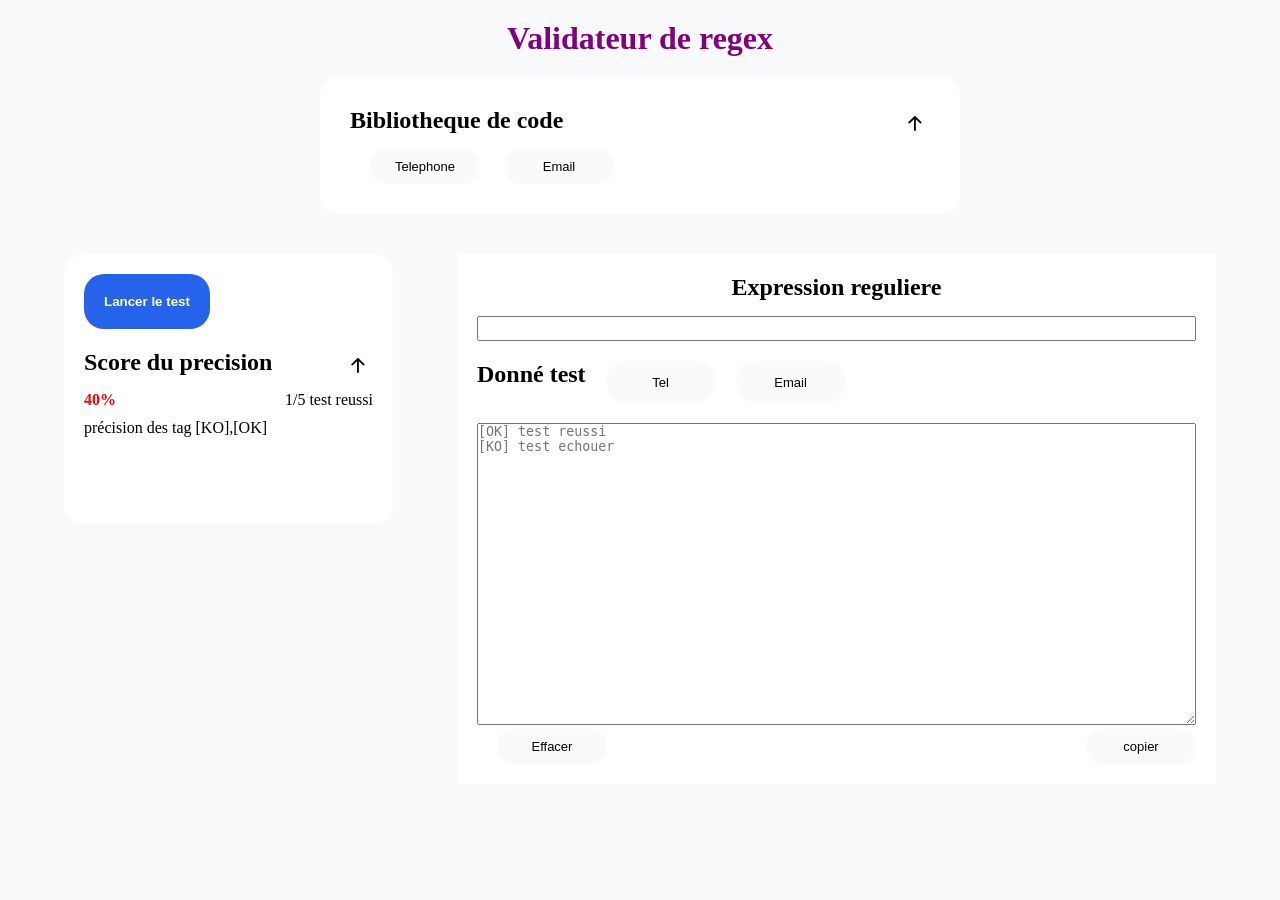
==== index.html @ a9aed84b "J'ai fait tout le visiuel de la page" ====
<!DOCTYPE html>
<html lang="fr">
<head>
    <meta charset="UTF-8">
    <meta name="viewport" content="width=device-width, initial-scale=1.0">
    <link rel="stylesheet" href="assets/css/style.css">
    <link rel="stylesheet" href="https://cdn.jsdelivr.net/npm/bootstrap-icons@1.13.1/font/bootstrap-icons.min.css">
    <title>Verificateur de regex</title>
</head>
<body>
    
    <header>
        <!-- titre de la page  -->
        <h1>Validateur de regex </h1>
    </header>

    <main>
        <!-- Bibliotheque de code  -->
         <div class="bibliotheque">
            <!-- EN TETE DE BIBLIOTHEQUE DE CODE  -->
            <div class="header-bibliotheque ">
                <div class="div-title-header">
                    <h2>Bibliotheque de code </h2>
                </div>

                <div class="div-icon-header">
                    <i class="bi bi-arrow-up-short toggle"></i>
                </div>

            </div>
            <!-- POUR LES BOUTON   -->
            <!-- <div> -->
                <div class="hiden-bibliotheque">
                    <button class="btn">Telephone</button>
                    <button class="btn">Email</button>
                </div>
            <!-- </div> -->
         </div>

         <div class="div-test-score">
            <!-- regourpe le bouton lancer le score et score de test  -->
            <div class="div-resultat">
                <button id="btn-lancer" >Lancer le test </button>
                
                <div>
                    <!-- Pour le titre qui est le score de precision et le logo  -->
                    <div class="div-score">
                        <!-- <div> -->
                            <h2>Score du precision</h2>
                        <!-- </div> -->
                        <!-- <div> -->
                             <i class="bi bi-arrow-up-short toggle"></i>
                        <!-- </div> -->
                    </div>
                    
                    <!-- Pour le pourcentage et test reussi -->
                     <div class="div-pourcentage">
                        <!-- <div > -->
                            <p class="pourcentage">40%</p>
                        <!-- </div> -->
                        <!-- <div> -->
                            <p>1/5 test reussi </p>
                        <!-- </div> -->
                     </div>
                     <p>précision des tag [KO],[OK]</p>
                </div>
              

                
            </div>

            <div class="div-test">
                <!-- titre + champs pour inserer les regex -->
                <h2 class="titre-section">Expression reguliere</h2>
                <input type="text" class="input-regex" id="">

                <!-- Pour inserer les test -->
                <div>
                    <!-- pour le ttitre et les bouton de test  -->
                    <div class="div-bibliotheque-test">
                        <!-- <div> -->
                            <h2 class="titre-section" >Donné test</h2>
                        <!-- </div> -->
                        <!-- <div> -->
                            <button class="btn">Tel</button>
                            <button class="btn">Email</button>
                        <!-- </div> -->
                    </div>

                    <textarea name="" id="" rows="20"  placeholder="[OK] test reussi 
[KO] test echouer"></textarea>

                    <!-- pour les bouton de copier  -->
                    <div class="div-btn">
                        <!-- <div> -->
                            <button class="btn">Effacer</button>
                        <!-- </div> -->
                        <!-- <div> -->
                            <button class="btn">copier</button>
                        <!-- </div> -->

                    </div>
                </div>
                
            </div>

         </div>
        
    </main>


    <script src="assets/js/script.js"></script>
</body>
</html>
---- assets/css/style.css ----
*{
    box-sizing: border-box;
    margin: 0;
    padding: 0;   
}

body{
    background-color: #F8FAFC;
}

/* **************HEADER****************  */
header{
    width:100vw;
    /* border:1px solid blue; */
    margin: 20px 0 20px 0;
}

h1{
    text-align: center;
    color:purple;
}

/* ***********BBLIOTHEQUE  */

.bibliotheque{
    background-color: white;
    width:50vw;
    /* border:1px solid blue; */
    padding:30px;
    margin:auto;
    border-radius:20px;
    /* border:1px solid blue; */
}

/* style de la div qui  regroupe le titre le titre et le logo  */
.header-bibliotheque{
    display:flex;
    justify-content: space-between;
}

h2{
    margin-bottom:15px;
    font-weight:600;
}

.bi-arrow-up-short{
    font-size:30px;
    cursor:pointer;
}

.btn{
    padding:10px;
    width:110px;
    font-size:13px;
    border-radius:30px;
    border:none;
    cursor: pointer;
    background-color: #F8FAFC;
    margin-left:20px;

}

/* ****************TEST ET SCORE */
.div-test-score{

    /* border:1px solid blue; */
    width:90vw;
    display:flex;
    margin:auto;
    gap:5vw;
    margin-top: 40px;
    
}

.div-resultat{
    /* border:1px solid red; */
    width:30vw;
    background-color: #ffff;
    padding:20px;
    height:30vh;
    border-radius:20px;
}

.div-test{
    /* border:1px solid black; */
    width:70vw;
    background-color: #ffff;
    padding:20px;
}

/* Pour lancer le test  */
#btn-lancer{
    margin-bottom:20px;
    border:none;
    padding:20px;
    background-color: #2563EB;
    color: white;
    cursor:pointer;
    font-weight: bolder;
    border-radius:20px;
}

/* pour mettre le titre et le le toggle */
.div-score{
    display: flex;
    justify-content: space-between;
    
}
/* Div regroupant le pourcentage  et les test reussi  */
.div-pourcentage{
    display:flex;
    justify-content: space-between;
    margin-bottom:10px;
}
/* style du pourcentage  */
.pourcentage{
    color:red;
    font-weight: bolder;
    /* font-size:30px; */
}
/*  titre de la section */
.titre-section{
    text-align:center;
}
/* style du champs input   */
.input-regex{
    width:100%;
    padding:03px;
    margin-bottom:20px;
}

.div-bibliotheque-test{
    display: flex;
    /* justify-content: space-between; */
    /* flex-direction: column; */
}
/* Pour les bouton qui vont ecrire des test  */
textarea{
    width:100%;
    margin-top: 20px;
}
/* style de la div regroupant les bouton  */
.div-btn{
    display: flex;
    justify-content: space-between;

}

/* REPOSNIVE PETIT ECRAN  */
@media screen and (max-width:860px){
    .bibliotheque{
        width:80vw;
    }
    .hiden-bibliotheque{
        display: flex;
        flex-direction: column;
        
    }

    .hiden-bibliotheque button,.div-bibliotheque-test button,.div-btn button{
        margin-top:15px;
    }

    .div-test-score{
        flex-direction: column;
        width:80vw;

    }

    .div-resultat,.div-test{
        /* border:1px solid red; */
        width:100%;
    }

    .div-bibliotheque-test{
        flex-direction: column;
    }
    
    .div-btn{
        flex-direction: column;
    }

    
}
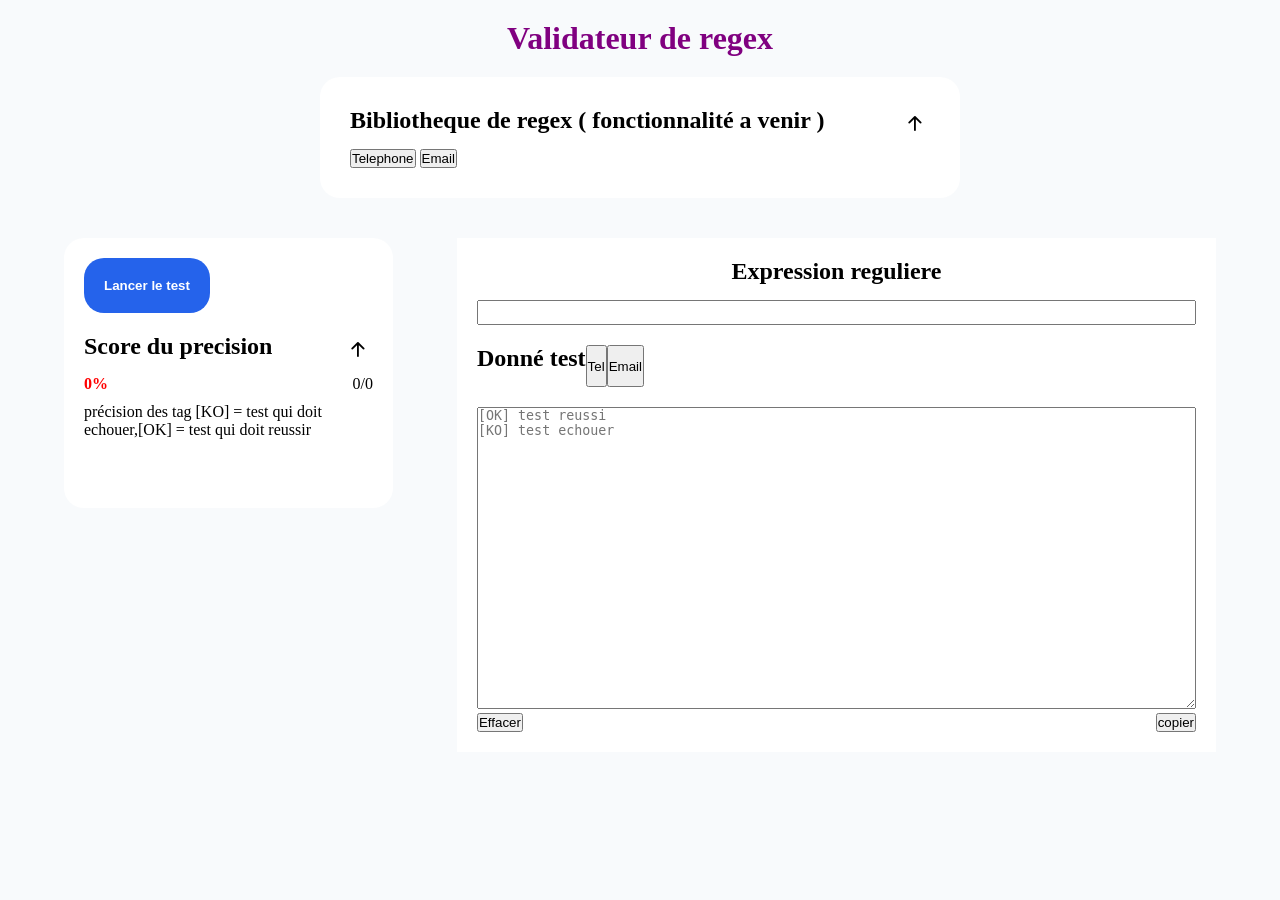
==== commit 2a555f30: "J'ai mis une legende qui précise les tags" ====
--- a/index.html
+++ b/index.html
@@ -20,19 +20,19 @@
             <!-- EN TETE DE BIBLIOTHEQUE DE CODE  -->
             <div class="header-bibliotheque ">
                 <div class="div-title-header">
-                    <h2>Bibliotheque de code </h2>
+                    <h2>Bibliotheque de regex ( fonctionnalité a venir ) </h2>
                 </div>
 
                 <div class="div-icon-header">
-                    <i class="bi bi-arrow-up-short toggle"></i>
+                    <i class="bi bi-arrow-up-short toggle-bibliotheque"></i>
                 </div>
 
             </div>
             <!-- POUR LES BOUTON   -->
             <!-- <div> -->
                 <div class="hiden-bibliotheque">
-                    <button class="btn">Telephone</button>
-                    <button class="btn">Email</button>
+                    <button class="btn-tel-bibliotheque">Telephone</button>
+                    <button class="btn-email-bibliotheque">Email</button>
                 </div>
             <!-- </div> -->
          </div>
@@ -49,20 +49,21 @@
                             <h2>Score du precision</h2>
                         <!-- </div> -->
                         <!-- <div> -->
-                             <i class="bi bi-arrow-up-short toggle"></i>
+                             <i class="bi bi-arrow-up-short toggle-score"></i>
                         <!-- </div> -->
                     </div>
                     
                     <!-- Pour le pourcentage et test reussi -->
                      <div class="div-pourcentage">
                         <!-- <div > -->
-                            <p class="pourcentage">40%</p>
+                            <p class="pourcentage">0%</p>
                         <!-- </div> -->
                         <!-- <div> -->
-                            <p>1/5 test reussi </p>
+                            <p class="resultat-test">0/0  </p>
                         <!-- </div> -->
                      </div>
-                     <p>précision des tag [KO],[OK]</p>
+                     <p>précision des tag [KO] = test qui doit echouer,[OK] = test qui doit reussir</p>
+                     <p class="erreur"></p>
                 </div>
               
 
@@ -72,7 +73,7 @@
             <div class="div-test">
                 <!-- titre + champs pour inserer les regex -->
                 <h2 class="titre-section">Expression reguliere</h2>
-                <input type="text" class="input-regex" id="">
+                <input type="text" class="input-regex" id="" name="input-regex">
 
                 <!-- Pour inserer les test -->
                 <div>
@@ -82,21 +83,21 @@
                             <h2 class="titre-section" >Donné test</h2>
                         <!-- </div> -->
                         <!-- <div> -->
-                            <button class="btn">Tel</button>
-                            <button class="btn">Email</button>
+                            <button class="btn-tel-test">Tel</button>
+                            <button class="btn-email-test">Email</button>
                         <!-- </div> -->
                     </div>
 
-                    <textarea name="" id="" rows="20"  placeholder="[OK] test reussi 
+                    <textarea name="test" id="test" class="test"  rows="20"  placeholder="[OK] test reussi 
 [KO] test echouer"></textarea>
 
                     <!-- pour les bouton de copier  -->
                     <div class="div-btn">
                         <!-- <div> -->
-                            <button class="btn">Effacer</button>
+                            <button class="btn-effacer">Effacer</button>
                         <!-- </div> -->
                         <!-- <div> -->
-                            <button class="btn">copier</button>
+                            <button class="btn-copier">copier</button>
                         <!-- </div> -->
 
                     </div>
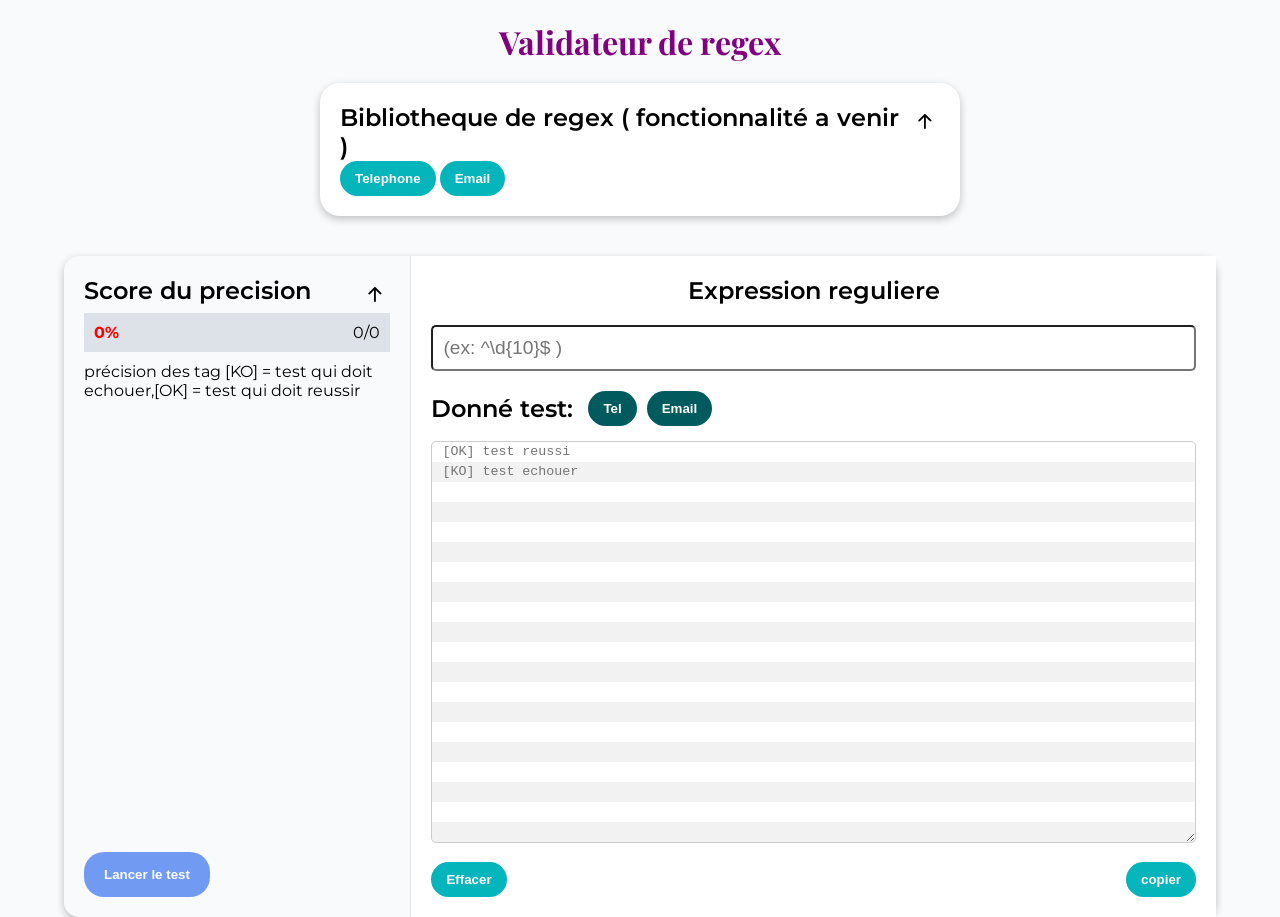
==== commit 132c3a2f: "Ajout de styles CSS pour améliorer l'apparence des boutons et des éléments de la bibliothèque, et mi" ====
--- a/index.html
+++ b/index.html
@@ -5,6 +5,9 @@
     <meta name="viewport" content="width=device-width, initial-scale=1.0">
     <link rel="stylesheet" href="assets/css/style.css">
     <link rel="stylesheet" href="https://cdn.jsdelivr.net/npm/bootstrap-icons@1.13.1/font/bootstrap-icons.min.css">
+    <link rel="preconnect" href="https://fonts.googleapis.com">
+    <link rel="preconnect" href="https://fonts.gstatic.com" crossorigin>
+    <link href="https://fonts.googleapis.com/css2?family=Montserrat:ital,wght@0,100..900;1,100..900&family=Playfair+Display:ital,wght@0,400..900;1,400..900&family=Source+Code+Pro:ital,wght@0,200..900;1,200..900&display=swap" rel="stylesheet">
     <title>Verificateur de regex</title>
 </head>
 <body>
@@ -16,7 +19,7 @@
 
     <main>
         <!-- Bibliotheque de code  -->
-         <div class="bibliotheque">
+         <div class="bibliotheque card">
             <!-- EN TETE DE BIBLIOTHEQUE DE CODE  -->
             <div class="header-bibliotheque ">
                 <div class="div-title-header">
@@ -30,18 +33,16 @@
             </div>
             <!-- POUR LES BOUTON   -->
             <!-- <div> -->
-                <div class="hiden-bibliotheque">
-                    <button class="btn-tel-bibliotheque">Telephone</button>
-                    <button class="btn-email-bibliotheque">Email</button>
+                <div >
+                    <button class="btn_secondary">Telephone</button>
+                    <button class="btn_secondary">Email</button>
                 </div>
             <!-- </div> -->
          </div>
 
-         <div class="div-test-score">
+         <div class="div-test-score card">
             <!-- regourpe le bouton lancer le score et score de test  -->
             <div class="div-resultat">
-                <button id="btn-lancer" >Lancer le test </button>
-                
                 <div>
                     <!-- Pour le titre qui est le score de precision et le logo  -->
                     <div class="div-score">
@@ -65,26 +66,36 @@
                      <p>précision des tag [KO] = test qui doit echouer,[OK] = test qui doit reussir</p>
                      <p class="erreur"></p>
                 </div>
-              
-
                 
+                <div>
+                    <button id="btn-lancer" >Lancer le test </button>
+                </div>
             </div>
 
             <div class="div-test">
                 <!-- titre + champs pour inserer les regex -->
-                <h2 class="titre-section">Expression reguliere</h2>
-                <input type="text" class="input-regex" id="" name="input-regex">
+                <h2 class="titre-section" style="margin-bottom: 20px;">Expression reguliere</h2>
+                <input 
+                    type="text" 
+                    class="input-regex" 
+                    id="" 
+                    name="input-regex"
+                    placeholder="(ex: ^\d{10}$ )"
+                >
 
                 <!-- Pour inserer les test -->
                 <div>
                     <!-- pour le ttitre et les bouton de test  -->
                     <div class="div-bibliotheque-test">
                         <!-- <div> -->
-                            <h2 class="titre-section" >Donné test</h2>
+                            <h2 class="titre-section" >Donné test: </h2>
                         <!-- </div> -->
                         <!-- <div> -->
-                            <button class="btn-tel-test">Tel</button>
-                            <button class="btn-email-test">Email</button>
+                            <div class="div-preset">
+                                <button class="btn_light">Tel</button>
+                                <button class="btn_light">Email</button>
+                            </div>
+                         
                         <!-- </div> -->
                     </div>
 
@@ -94,10 +105,10 @@
                     <!-- pour les bouton de copier  -->
                     <div class="div-btn">
                         <!-- <div> -->
-                            <button class="btn-effacer">Effacer</button>
+                            <button class="btn_secondary">Effacer</button>
                         <!-- </div> -->
                         <!-- <div> -->
-                            <button class="btn-copier">copier</button>
+                            <button class="btn_secondary">copier</button>
                         <!-- </div> -->
 
                     </div>
--- a/assets/css/style.css
+++ b/assets/css/style.css
@@ -6,30 +6,68 @@
 
 body{
     background-color: #F8FAFC;
+    font-family: 'Montserrat', serif;
 }
 
 /* **************HEADER****************  */
 header{
     width:100vw;
-    /* border:1px solid blue; */
     margin: 20px 0 20px 0;
 }
 
 h1{
     text-align: center;
     color:purple;
-}
-
-/* ***********BBLIOTHEQUE  */
+    font-family: 'Playfair Display', serif;
+}
+
+/* ***********Element style  */
+.card{
+    box-shadow: rgba(0, 0, 0, 0.24) 0px 3px 8px;
+    border-radius: 15px;
+}
+
+button{
+    cursor: pointer;
+    padding: 15px 20px;
+
+    background-color: #719af3;
+    border-radius: 20px;
+    border: none;
+    color: white;
+
+    font-weight: bold;
+    transition: all 0.3s ease;
+}
+
+.btn_secondary{
+    background-color: #04b5bb !important;
+    padding: 10px 15px !important;
+}
+
+.btn_light{
+    background-color: #015a5e !important;
+    color: #ffffff !important;
+    padding: 10px 15px !important;
+}
+
+.btn_light:hover{
+    transform: translateY(0px);
+}
+
+button:hover{
+    background-color: #1E40AF;
+    transform: translateY(-1px);
+}
+
+/* ***********BIBLIOTHEQUE  */
 
 .bibliotheque{
     background-color: white;
     width:50vw;
-    /* border:1px solid blue; */
-    padding:30px;
+    padding:20px;
     margin:auto;
     border-radius:20px;
-    /* border:1px solid blue; */
 }
 
 /* style de la div qui  regroupe le titre le titre et le logo  */
@@ -39,25 +77,17 @@
 }
 
 h2{
-    margin-bottom:15px;
     font-weight:600;
 }
 
-.bi-arrow-up-short{
+.bi{
     font-size:30px;
     cursor:pointer;
 }
 
-.btn{
-    padding:10px;
-    width:110px;
-    font-size:13px;
-    border-radius:30px;
-    border:none;
-    cursor: pointer;
-    background-color: #F8FAFC;
-    margin-left:20px;
-
+/* Pour faire disparaitre les elements selectionner */
+.hiden {
+    display: none !important;
 }
 
 /* ****************TEST ET SCORE */
@@ -67,7 +97,6 @@
     width:90vw;
     display:flex;
     margin:auto;
-    gap:5vw;
     margin-top: 40px;
     
 }
@@ -75,10 +104,12 @@
 .div-resultat{
     /* border:1px solid red; */
     width:30vw;
-    background-color: #ffff;
     padding:20px;
-    height:30vh;
-    border-radius:20px;
+    border-right: 1px solid #58585821;
+
+    display: flex;
+    flex-direction: column;
+    justify-content: space-between;
 }
 
 .div-test{
@@ -88,22 +119,11 @@
     padding:20px;
 }
 
-/* Pour lancer le test  */
-#btn-lancer{
-    margin-bottom:20px;
-    border:none;
-    padding:20px;
-    background-color: #2563EB;
-    color: white;
-    cursor:pointer;
-    font-weight: bolder;
-    border-radius:20px;
-}
-
 /* pour mettre le titre et le le toggle */
 .div-score{
     display: flex;
     justify-content: space-between;
+
     
 }
 /* Div regroupant le pourcentage  et les test reussi  */
@@ -111,6 +131,8 @@
     display:flex;
     justify-content: space-between;
     margin-bottom:10px;
+    padding: 10px;
+    background-color: #dce2e7;
 }
 /* style du pourcentage  */
 .pourcentage{
@@ -125,19 +147,45 @@
 /* style du champs input   */
 .input-regex{
     width:100%;
-    padding:03px;
+    padding:10px;
+    font-size: 1.2em;
     margin-bottom:20px;
+    border-radius: 5px;
+
 }
 
 .div-bibliotheque-test{
-    display: flex;
-    /* justify-content: space-between; */
-    /* flex-direction: column; */
-}
+    height: fit-content;
+    display: flex;
+    gap:15px;
+    align-items: center;
+}
+
+.div-bibliotheque-test .div-preset{
+    display: flex;
+    align-items: center;
+    gap:10px;
+}
+
 /* Pour les bouton qui vont ecrire des test  */
-textarea{
-    width:100%;
-    margin-top: 20px;
+textarea {
+    width: 100%;
+    margin: 15px 0;
+    border-radius: 5px;
+    resize: vertical;
+    
+    line-height: 20px; 
+    padding: 0 10px;
+    border: 1px solid #ccc;
+
+    background-image: linear-gradient(
+        #ffffff 50%, 
+        #f2f2f2 50%
+    );
+    
+    background-size: 100% 40px; 
+    
+    background-attachment: local;
 }
 /* style de la div regroupant les bouton  */
 .div-btn{
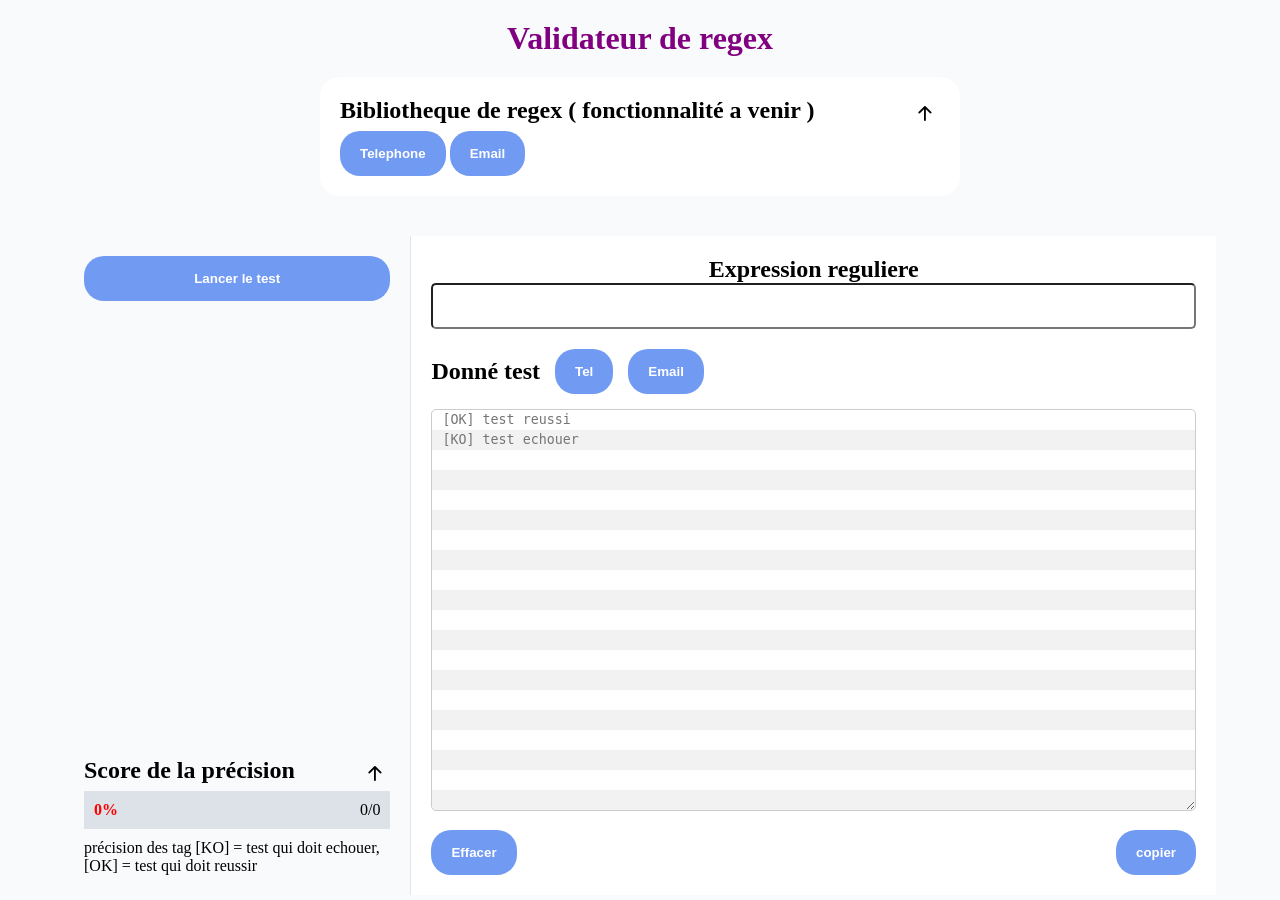
==== commit 15cbf8a0: "J'ai modifier le texte de score de précision" ====
--- a/index.html
+++ b/index.html
@@ -5,9 +5,6 @@
     <meta name="viewport" content="width=device-width, initial-scale=1.0">
     <link rel="stylesheet" href="assets/css/style.css">
     <link rel="stylesheet" href="https://cdn.jsdelivr.net/npm/bootstrap-icons@1.13.1/font/bootstrap-icons.min.css">
-    <link rel="preconnect" href="https://fonts.googleapis.com">
-    <link rel="preconnect" href="https://fonts.gstatic.com" crossorigin>
-    <link href="https://fonts.googleapis.com/css2?family=Montserrat:ital,wght@0,100..900;1,100..900&family=Playfair+Display:ital,wght@0,400..900;1,400..900&family=Source+Code+Pro:ital,wght@0,200..900;1,200..900&display=swap" rel="stylesheet">
     <title>Verificateur de regex</title>
 </head>
 <body>
@@ -19,7 +16,7 @@
 
     <main>
         <!-- Bibliotheque de code  -->
-         <div class="bibliotheque card">
+         <div class="bibliotheque">
             <!-- EN TETE DE BIBLIOTHEQUE DE CODE  -->
             <div class="header-bibliotheque ">
                 <div class="div-title-header">
@@ -33,21 +30,23 @@
             </div>
             <!-- POUR LES BOUTON   -->
             <!-- <div> -->
-                <div >
-                    <button class="btn_secondary">Telephone</button>
-                    <button class="btn_secondary">Email</button>
+                <div class="hiden-bibliotheque">
+                    <button class="btn-tel-bibliotheque">Telephone</button>
+                    <button class="btn-email-bibliotheque">Email</button>
                 </div>
             <!-- </div> -->
          </div>
 
-         <div class="div-test-score card">
+         <div class="div-test-score">
             <!-- regourpe le bouton lancer le score et score de test  -->
             <div class="div-resultat">
+                <button id="btn-lancer" >Lancer le test </button>
+                
                 <div>
                     <!-- Pour le titre qui est le score de precision et le logo  -->
                     <div class="div-score">
                         <!-- <div> -->
-                            <h2>Score du precision</h2>
+                            <h2>Score de la précision</h2>
                         <!-- </div> -->
                         <!-- <div> -->
                              <i class="bi bi-arrow-up-short toggle-score"></i>
@@ -66,36 +65,26 @@
                      <p>précision des tag [KO] = test qui doit echouer,[OK] = test qui doit reussir</p>
                      <p class="erreur"></p>
                 </div>
+              
+
                 
-                <div>
-                    <button id="btn-lancer" >Lancer le test </button>
-                </div>
             </div>
 
             <div class="div-test">
                 <!-- titre + champs pour inserer les regex -->
-                <h2 class="titre-section" style="margin-bottom: 20px;">Expression reguliere</h2>
-                <input 
-                    type="text" 
-                    class="input-regex" 
-                    id="" 
-                    name="input-regex"
-                    placeholder="(ex: ^\d{10}$ )"
-                >
+                <h2 class="titre-section">Expression reguliere</h2>
+                <input type="text" class="input-regex" id="" name="input-regex">
 
                 <!-- Pour inserer les test -->
                 <div>
                     <!-- pour le ttitre et les bouton de test  -->
                     <div class="div-bibliotheque-test">
                         <!-- <div> -->
-                            <h2 class="titre-section" >Donné test: </h2>
+                            <h2 class="titre-section" >Donné test</h2>
                         <!-- </div> -->
                         <!-- <div> -->
-                            <div class="div-preset">
-                                <button class="btn_light">Tel</button>
-                                <button class="btn_light">Email</button>
-                            </div>
-                         
+                            <button class="btn-tel-test">Tel</button>
+                            <button class="btn-email-test">Email</button>
                         <!-- </div> -->
                     </div>
 
@@ -105,10 +94,10 @@
                     <!-- pour les bouton de copier  -->
                     <div class="div-btn">
                         <!-- <div> -->
-                            <button class="btn_secondary">Effacer</button>
+                            <button class="btn-effacer">Effacer</button>
                         <!-- </div> -->
                         <!-- <div> -->
-                            <button class="btn_secondary">copier</button>
+                            <button class="btn-copier">copier</button>
                         <!-- </div> -->
 
                     </div>
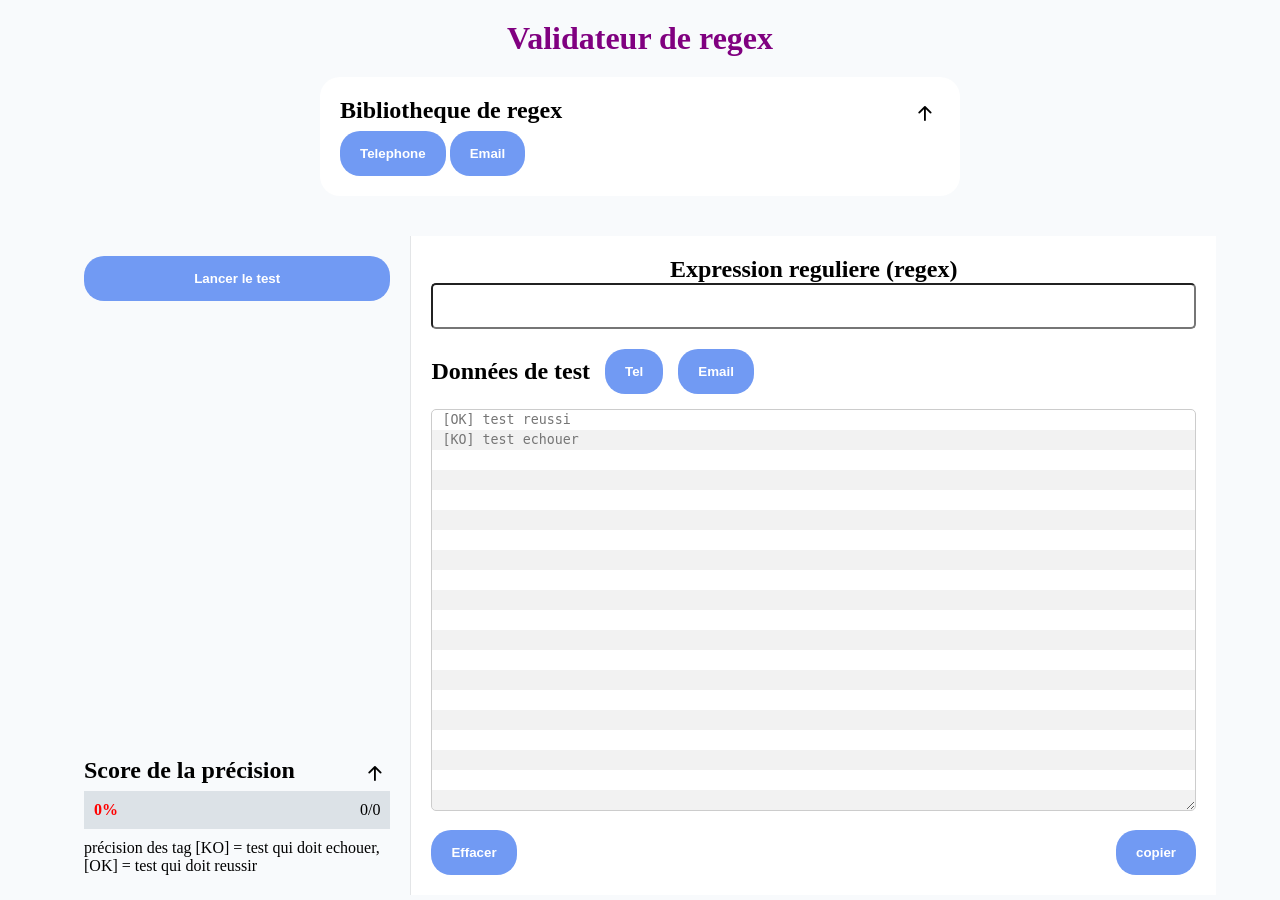
==== commit 977ff7e7: "J'ai corriger une fautes d'orthographe ou il avait écris donné de test" ====
--- a/index.html
+++ b/index.html
@@ -2,6 +2,7 @@
 <html lang="fr">
 <head>
     <meta charset="UTF-8">
+    
     <meta name="viewport" content="width=device-width, initial-scale=1.0">
     <link rel="stylesheet" href="assets/css/style.css">
     <link rel="stylesheet" href="https://cdn.jsdelivr.net/npm/bootstrap-icons@1.13.1/font/bootstrap-icons.min.css">
@@ -20,7 +21,7 @@
             <!-- EN TETE DE BIBLIOTHEQUE DE CODE  -->
             <div class="header-bibliotheque ">
                 <div class="div-title-header">
-                    <h2>Bibliotheque de regex ( fonctionnalité a venir ) </h2>
+                    <h2>Bibliotheque de regex  </h2>
                 </div>
 
                 <div class="div-icon-header">
@@ -72,15 +73,15 @@
 
             <div class="div-test">
                 <!-- titre + champs pour inserer les regex -->
-                <h2 class="titre-section">Expression reguliere</h2>
-                <input type="text" class="input-regex" id="" name="input-regex">
+                <h2 class="titre-section">Expression reguliere (regex)</h2>
+                <input type="text" class="input-regex" id="" name="input-regex" value="">
 
                 <!-- Pour inserer les test -->
                 <div>
                     <!-- pour le ttitre et les bouton de test  -->
                     <div class="div-bibliotheque-test">
                         <!-- <div> -->
-                            <h2 class="titre-section" >Donné test</h2>
+                            <h2 class="titre-section" >Données de test</h2>
                         <!-- </div> -->
                         <!-- <div> -->
                             <button class="btn-tel-test">Tel</button>
@@ -89,7 +90,7 @@
                     </div>
 
                     <textarea name="test" id="test" class="test"  rows="20"  placeholder="[OK] test reussi 
-[KO] test echouer"></textarea>
+[KO] test echouer" value=""></textarea>
 
                     <!-- pour les bouton de copier  -->
                     <div class="div-btn">
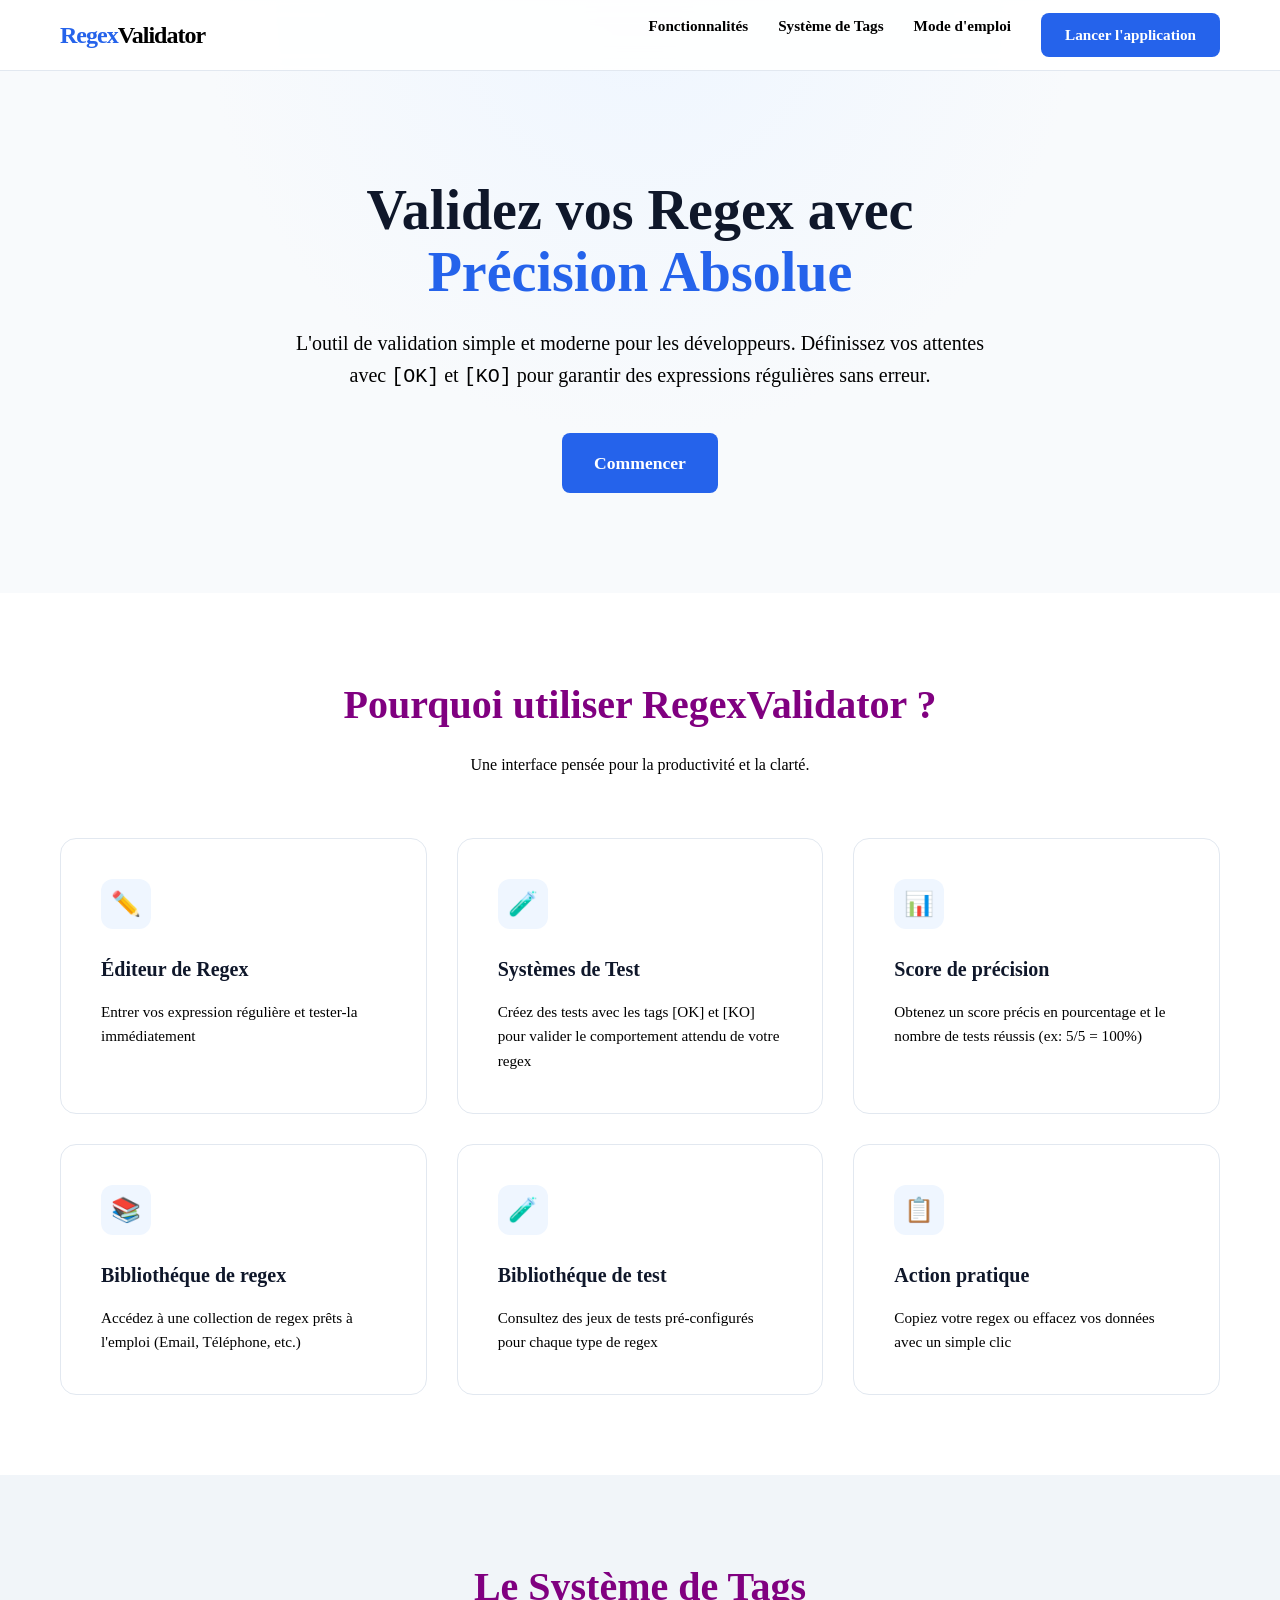
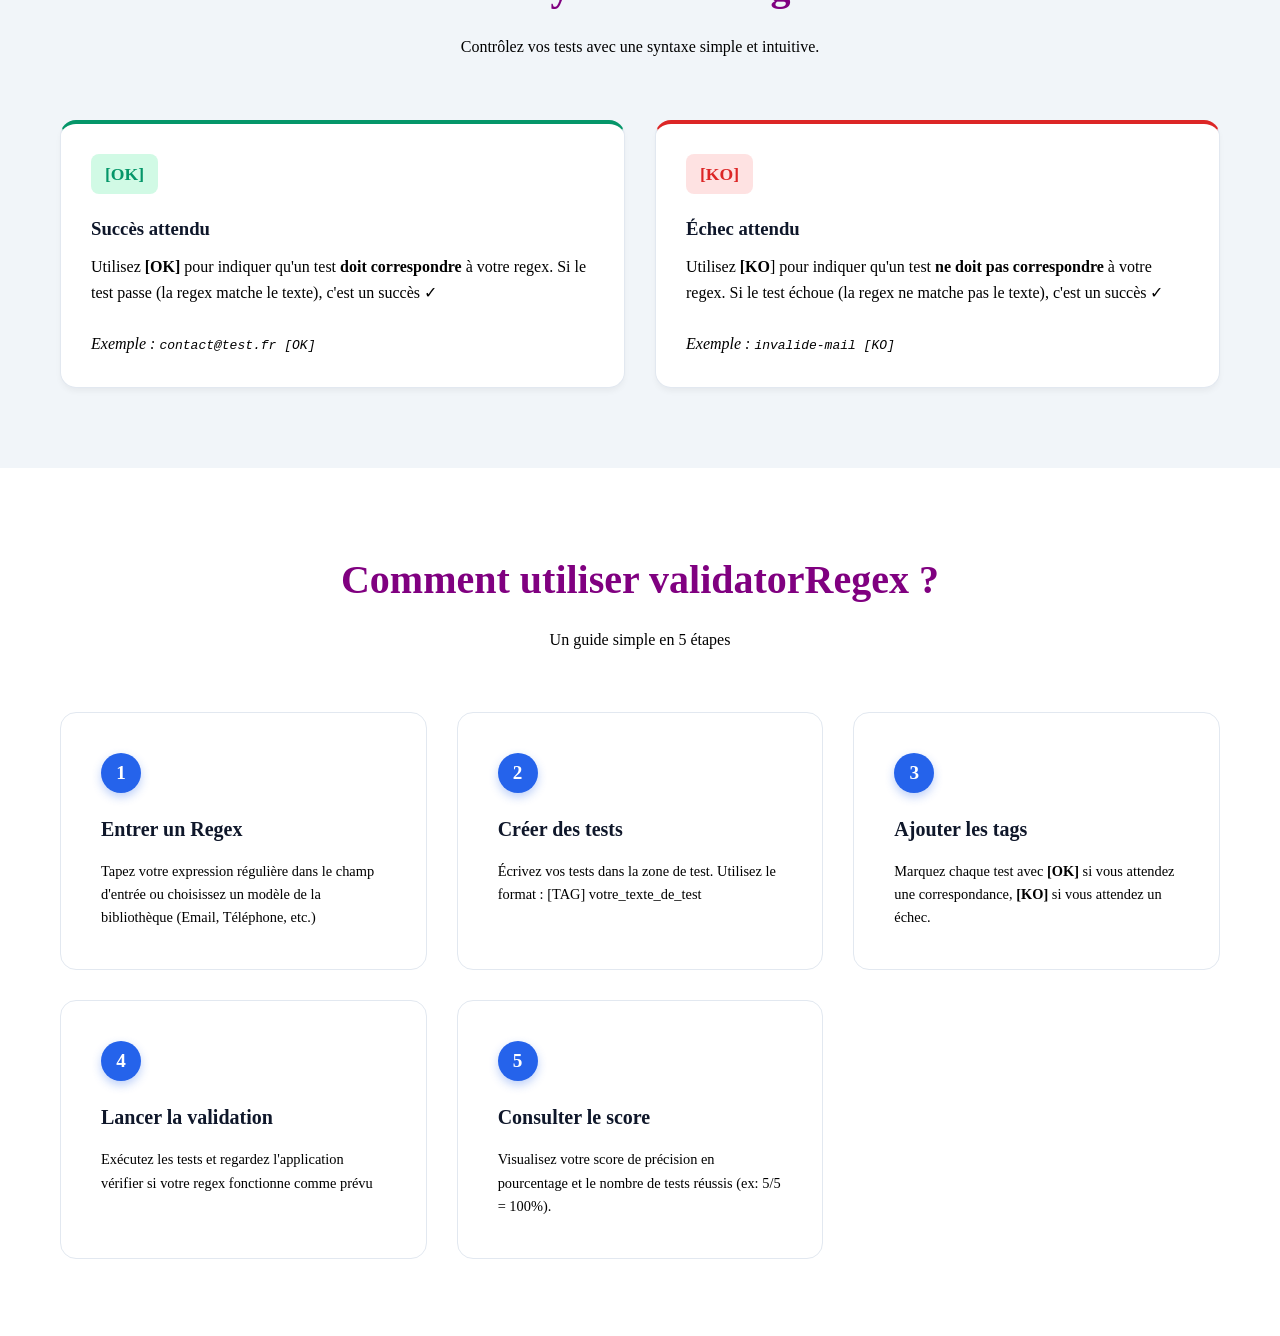
==== commit 87af82d5: "J'ai ajouter des commentaire" ====
--- a/index.html
+++ b/index.html
@@ -1,116 +1,173 @@
 <!DOCTYPE html>
-<html lang="fr">
+<html lang="en">
 <head>
     <meta charset="UTF-8">
-    
     <meta name="viewport" content="width=device-width, initial-scale=1.0">
     <link rel="stylesheet" href="assets/css/style.css">
-    <link rel="stylesheet" href="https://cdn.jsdelivr.net/npm/bootstrap-icons@1.13.1/font/bootstrap-icons.min.css">
-    <title>Verificateur de regex</title>
+    <title>ValidatorRegex</title>
 </head>
 <body>
-    
+    <!-- HEADER ET MENU -->
     <header>
-        <!-- titre de la page  -->
-        <h1>Validateur de regex </h1>
+        <div class="container">
+            <nav>
+                <div class="logo">
+                    Regex<span>Validator</span>
+                </div>
+                <div class="menu-toggle" id="mobile-menu">
+                    ☰
+                </div>
+                <ul class="nav-links" id="nav-list">
+                    <li><a href="#features">Fonctionnalités</a></li>
+                    <li><a href="#tag-system">Système de Tags</a></li>
+                    <li><a href="#how-it-works">Mode d'emploi</a></li>
+                    <li><a href="validatorRegex.html" class="btn-cta">Lancer l'application</a></li>
+                    
+                </ul>
+
+            </nav>
+        </div>
     </header>
 
     <main>
-        <!-- Bibliotheque de code  -->
-         <div class="bibliotheque">
-            <!-- EN TETE DE BIBLIOTHEQUE DE CODE  -->
-            <div class="header-bibliotheque ">
-                <div class="div-title-header">
-                    <h2>Bibliotheque de regex  </h2>
+        <!--hERO DE LA PAGE  -->
+        <section class="hero">
+            <div class="container">
+                <h1>Validez vos Regex avec <br><span class="gradient-text">Précision Absolue</span></h1>
+                <p>
+                    L'outil de validation simple et moderne pour les développeurs. 
+                    Définissez vos attentes avec <code>[OK]</code> et <code>[KO]</code> pour garantir des expressions régulières sans erreur.
+                </p>
+                <a href="validatorRegex.html" class="btn-cta" style="padding: 16px 32px; font-size: 1.1rem;">Commencer</a>
+            </div>
+        </section>
+
+        <!-- POURQUOI UTILISER VALIDATORREGEX -->
+        <section id="features" class="section-padding features">
+            <div class="container">
+                <div class="section-title">
+                    <h2>Pourquoi utiliser RegexValidator ?</h2>
+                    <p>Une interface pensée pour la productivité et la clarté.</p>
                 </div>
-
-                <div class="div-icon-header">
-                    <i class="bi bi-arrow-up-short toggle-bibliotheque"></i>
-                </div>
-
-            </div>
-            <!-- POUR LES BOUTON   -->
-            <!-- <div> -->
-                <div class="hiden-bibliotheque">
-                    <button class="btn-tel-bibliotheque">Telephone</button>
-                    <button class="btn-email-bibliotheque">Email</button>
-                </div>
-            <!-- </div> -->
-         </div>
-
-         <div class="div-test-score">
-            <!-- regourpe le bouton lancer le score et score de test  -->
-            <div class="div-resultat">
-                <button id="btn-lancer" >Lancer le test </button>
-                
-                <div>
-                    <!-- Pour le titre qui est le score de precision et le logo  -->
-                    <div class="div-score">
-                        <!-- <div> -->
-                            <h2>Score de la précision</h2>
-                        <!-- </div> -->
-                        <!-- <div> -->
-                             <i class="bi bi-arrow-up-short toggle-score"></i>
-                        <!-- </div> -->
+                <div class="grid">
+                    <!-- Card 1: Éditeur -->
+                    <div class="card">
+                        <div class="icon-box">✏️</div>
+                        <h3>Éditeur de Regex</h3>
+                        <p>Entrer vos expression régulière et tester-la immédiatement</p>
                     </div>
-                    
-                    <!-- Pour le pourcentage et test reussi -->
-                     <div class="div-pourcentage">
-                        <!-- <div > -->
-                            <p class="pourcentage">0%</p>
-                        <!-- </div> -->
-                        <!-- <div> -->
-                            <p class="resultat-test">0/0  </p>
-                        <!-- </div> -->
-                     </div>
-                     <p>précision des tag [KO] = test qui doit echouer,[OK] = test qui doit reussir</p>
-                     <p class="erreur"></p>
-                </div>
-              
-
-                
-            </div>
-
-            <div class="div-test">
-                <!-- titre + champs pour inserer les regex -->
-                <h2 class="titre-section">Expression reguliere (regex)</h2>
-                <input type="text" class="input-regex" id="" name="input-regex" value="">
-
-                <!-- Pour inserer les test -->
-                <div>
-                    <!-- pour le ttitre et les bouton de test  -->
-                    <div class="div-bibliotheque-test">
-                        <!-- <div> -->
-                            <h2 class="titre-section" >Données de test</h2>
-                        <!-- </div> -->
-                        <!-- <div> -->
-                            <button class="btn-tel-test">Tel</button>
-                            <button class="btn-email-test">Email</button>
-                        <!-- </div> -->
+                    <!-- Card 2: Systèmes de Test -->
+                    <div class="card">
+                        <div class="icon-box">🧪</div>
+                        <h3>Systèmes de Test</h3>
+                        <p>Créez des tests avec les tags [OK] et [KO] pour valider le comportement attendu de votre regex</p>
+                    </div>
+                    <!-- Card 3: score de précision -->
+                    <div class="card">
+                        <div class="icon-box">📊</div>
+                        <h3>Score de précision</h3>
+                        <p>Obtenez un score précis en pourcentage et le nombre de tests réussis (ex: 5/5 = 100%)</p>
+                    </div>
+                    <!-- Card 4 : Bibliothéque de regex  -->
+                     <div class="card">
+                        <div class="icon-box">📚</div>
+                        <h3>Bibliothéque de regex </h3>
+                        <p>Accédez à une collection de regex prêts à l'emploi (Email, Téléphone, etc.)</p>
+                    </div>
+                     <!-- Card 5 : Bibliothéque de test  -->
+                     <div class="card">
+                        <div class="icon-box">🧪</div>
+                        <h3>Bibliothéque de test </h3>
+                        <p>Consultez des jeux de tests pré-configurés pour chaque type de regex</p>
+                    </div>
+                    <!-- Card 6 - action pratique  -->
+                     <div class="card">
+                        <div class="icon-box">📋</div>
+                        <h3>Action pratique </h3>
+                        <p>Copiez votre regex ou effacez vos données avec un simple clic</p>
                     </div>
 
-                    <textarea name="test" id="test" class="test"  rows="20"  placeholder="[OK] test reussi 
-[KO] test echouer" value=""></textarea>
 
-                    <!-- pour les bouton de copier  -->
-                    <div class="div-btn">
-                        <!-- <div> -->
-                            <button class="btn-effacer">Effacer</button>
-                        <!-- </div> -->
-                        <!-- <div> -->
-                            <button class="btn-copier">copier</button>
-                        <!-- </div> -->
+                </div>
+            </div>
+        </section>
 
+          <!-- SYSTEME DE TAG -->
+        <section id="tag-system" class="section-padding tag-system">
+            <div class="container">
+                <div class="section-title">
+                    <h2>Le Système de Tags</h2>
+                    <p>Contrôlez vos tests avec une syntaxe simple et intuitive.</p>
+                </div>
+                
+                <div class="tag-container">
+                    <!-- TAG OK -->
+                    <div class="tag-box" style="border-top: 4px solid var(--accent-green);">
+                        <span class="tag-badge-lg bg-ok">[OK]</span>
+                        <h3>Succès attendu</h3>
+                        <p>
+                            Utilisez <strong>[OK]</strong> pour indiquer qu'un test <strong>doit correspondre </strong> à votre regex. Si le test passe (la regex matche le texte), c'est un succès ✓
+                            <br><br>
+                            <em>Exemple : <code>contact@test.fr [OK]</code></em>
+                        </p>
+                    </div>
+
+                    <!-- TAG KO -->
+                    <div class="tag-box" style="border-top: 4px solid var(--accent-red);">
+                        <span class="tag-badge-lg bg-ko">[KO]</span>
+                        <h3> Échec attendu</h3>
+                        <p>
+                            Utilisez <strong>[KO</strong>] pour indiquer qu'un test <strong>ne doit pas correspondre</strong> à votre regex. Si le test échoue (la regex ne matche pas le texte), c'est un succès ✓
+                            <br><br>
+                            <em>Exemple : <code>invalide-mail [KO]</code></em>
+                        </p>
                     </div>
                 </div>
+            </div>
+        </section>
+
+         <!-- COMMENT CA MARCHE -->
+        <section id="how-it-works" class="section-padding features">
+            <div class="container">
+                <div class="section-title">
+                    <h2>Comment utiliser validatorRegex ?</h2>
+                    <p>Un guide simple en 5 étapes</p>
+                </div>
                 
+                <div class="grid">
+                    <div class="card">
+                        <div class="step-badge">1</div>
+                        <h3>Entrer un Regex</h3>
+                        <p style="font-size: 0.9rem;">Tapez votre expression régulière dans le champ d'entrée ou choisissez un modèle de la bibliothèque (Email, Téléphone, etc.)</p>
+                    </div>
+
+                    <div class="card">
+                        <div class="step-badge">2</div>
+                        <h3>Créer des tests</h3>
+                        <p style="font-size: 0.9rem; ">Écrivez vos tests dans la zone de test. Utilisez le format : [TAG] votre_texte_de_test</p>
+                    </div>
+
+                    <div class="card">
+                        <div class="step-badge">3</div>
+                        <h3>Ajouter les tags</h3>
+                        <p style="font-size: 0.9rem; ">Marquez chaque test avec <strong>[OK] </strong>si vous attendez une correspondance, <strong>[KO] </strong> si vous attendez un échec.</p>
+                    </div>
+
+                    <div class="card">
+                        <div class="step-badge">4</div>
+                        <h3>Lancer la validation</h3>
+                        <p style="font-size: 0.9rem; ">Exécutez les tests et regardez l'application vérifier si votre regex fonctionne comme prévu</p>
+                    </div>
+
+                    <div class="card">
+                        <div class="step-badge">5</div>
+                        <h3>Consulter le score</h3>
+                        <p style="font-size: 0.9rem;">Visualisez votre score de précision en pourcentage et le nombre de tests réussis (ex: 5/5 = 100%).</p>
+                    </div>
+                </div>
             </div>
-
-         </div>
-        
+        </section>
     </main>
-
-
-    <script src="assets/js/script.js"></script>
+    <script src="assets/js/nav.js"></script>
 </body>
 </html>
--- a/assets/css/style.css
+++ b/assets/css/style.css
@@ -1,232 +1,292 @@
-*{
+* {
+    margin: 0;
+    padding: 0;
     box-sizing: border-box;
-    margin: 0;
-    padding: 0;   
-}
-
-body{
-    background-color: #F8FAFC;
-    font-family: 'Montserrat', serif;
-}
-
-/* **************HEADER****************  */
-header{
-    width:100vw;
-    margin: 20px 0 20px 0;
-}
-
-h1{
+}
+:root{
+    --bg-color:#F8FAFC;
+    --text-main:black;
+    --card-bg:#ffffff;
+    --color-title:purple;
+    --primary: #2563eb;     
+    --border-color: #e2e8f0; 
+     --accent-green: #059669; 
+    --accent-red: #dc2626;
+}
+
+body {
+           
+    background-color: var(--bg-color);
+    color: var(--text-main);
+    line-height: 1.6;
+    overflow-x: hidden;
+}
+a { 
+    text-decoration: none; 
+    color: inherit; 
+}
+
+ul { 
+    list-style: none;
+ }
+ 
+ .container {
+    max-width: 1200px;
+    margin: 0 auto;
+    padding: 0 20px;
+}
+
+.section-padding {
+    padding: 80px 0;
+}
+
+ /* --- HEADER & NAV --- */
+header {
+    background-color: rgba(255, 255, 255, 0.9);
+    backdrop-filter: blur(10px);
+    position: fixed;
+    width: 100%;
+    top: 0;
+    z-index: 1000;
+    border-bottom: 1px solid var(--border-color);
+}
+
+nav {
+    display: flex;
+    justify-content: space-between;
+    align-items: center;
+    height: 70px;
+}
+/* LOGO */
+.logo {
+    font-size: 1.5rem;
+    font-weight: 700;
+    color: var(--primary);
+    letter-spacing: -1px;
+}
+
+.logo span { 
+    color: var(--text-main);
+}
+/* barre de navigation */
+ .nav-links {
+    display: flex;
+    gap: 30px;
+}
+
+.nav-links a {
+    font-weight: 600;
+   
+    transition: color 0.3s;
+    font-size: 0.95rem;
+}
+.nav-links a:hover {
+     color: var(--color-title); 
+}
+
+/* Bouton action commencer  */
+.btn-cta {
+    background-color: var(--primary)!important;
+    color: var(--card-bg) !important;
+    padding: 10px 24px;
+    border-radius: 8px;
+    font-weight: 600;
+    transition: all 0.2s;
+    display: inline-block;
+    border: none;
+    cursor: pointer;
+}
+
+.btn-cta:hover {
+    transform: translateY(-2px);
+    box-shadow: 0 4px 12px rgba(37, 99, 235, 0.2);
+}
+  /* Mobile Menu Button */
+.menu-toggle {
+    display: none;
+    cursor: pointer;
+    font-size: 1.5rem;
+    color: var(--text-main);
+}
+/* ************HERO ************* */
+ .hero {
+    padding-top: 180px;
+    padding-bottom: 100px;
     text-align: center;
-    color:purple;
-    font-family: 'Playfair Display', serif;
-}
-
-/* ***********Element style  */
-.card{
-    box-shadow: rgba(0, 0, 0, 0.24) 0px 3px 8px;
-    border-radius: 15px;
-}
-
-button{
-    cursor: pointer;
-    padding: 15px 20px;
-
-    background-color: #719af3;
-    border-radius: 20px;
-    border: none;
+    background: radial-gradient(circle at top, #eff6ff 0%, #f8fafc 50%);
+}
+
+.hero h1 {
+    font-size: 3.5rem;
+    line-height: 1.1;
+    margin-bottom: 24px;
+    font-weight: 800;
+    color: #0f172a;
+}
+
+.gradient-text {
+    color: var(--primary);
+}
+
+.hero p {
+    font-size: 1.25rem;
+    max-width: 700px;
+    margin: 0 auto 40px;
+}
+
+ /* --- FEATURES  --- */
+.features {
+    background-color: var(--card-bg);
+}
+
+.section-title {
+    text-align: center;
+    margin-bottom: 60px;
+}
+
+.section-title h2 {
+    font-size: 2.5rem;
+    margin-bottom: 15px;
+    color: var(--color-title);
+}
+
+ .grid {
+    display: grid;
+    grid-template-columns: repeat(auto-fit, minmax(300px, 1fr));
+    gap: 30px;
+}
+/* CARD  */
+.card {
+    background: var(--card-bg);
+    padding: 40px;
+    border-radius: 16px;
+    border: 1px solid var(--border-color);
+    transition: all 0.3s ease;
+    display: flex;
+    flex-direction: column;
+    align-items: flex-start;
+}
+
+.card:hover {
+    transform: translateY(-5px);
+    border-color: var(--primary);
+    box-shadow: 0 10px 30px rgba(0,0,0,0.05);
+}
+
+.icon-box {
+    width: 50px;
+    height: 50px;
+    background: #eff6ff;
+    border-radius: 12px;
+    display: flex;
+    align-items: center;
+    justify-content: center;
+    margin-bottom: 24px;
+    font-size: 1.5rem;
+    color: var(--primary);
+}
+
+.card h3 { 
+    margin-bottom: 15px; font-size: 1.25rem;
+    color: #0f172a; 
+}
+.card p { 
+    color: var(--text-main); font-size: 0.95rem; 
+}
+
+/* *****TAG SYSTEM ***** */
+.tag-system {
+    background-color: #f1f5f9;
+}
+
+.tag-container {
+    display: flex;
+    gap: 30px;
+    flex-wrap: wrap;
+    justify-content: center;
+    margin-top: 40px;
+}
+
+.tag-box {
+    background: var(--card-bg);
+    padding: 30px;
+    border-radius: 16px;
+    flex: 1;
+    min-width: 320px;
+    border: 1px solid var(--border-color);
+    box-shadow: 0 4px 6px -1px rgba(0,0,0,0.05);
+}
+
+.tag-badge-lg {
+    display: inline-block;
+    padding: 6px 14px;
+    border-radius: 8px;
+    font-weight: 700;
+    font-size: 1.1rem;
+    margin-bottom: 20px;
+}
+
+.bg-ok { 
+    background: #d1fae5; 
+    color: var(--accent-green); 
+}
+.bg-ko { 
+    background: #fee2e2; 
+    color: var(--accent-red); 
+}
+
+.tag-box h3 { 
+    margin-bottom: 10px; 
+    color: #0f172a; 
+}
+
+
+.step-badge {
+    background: var(--primary);
     color: white;
-
+    width: 40px;
+    height: 40px;
+    border-radius: 50%;
+    display: flex;
+    align-items: center;
+    justify-content: center;
     font-weight: bold;
-    transition: all 0.3s ease;
-}
-
-.btn_secondary{
-    background-color: #04b5bb !important;
-    padding: 10px 15px !important;
-}
-
-.btn_light{
-    background-color: #015a5e !important;
-    color: #ffffff !important;
-    padding: 10px 15px !important;
-}
-
-.btn_light:hover{
-    transform: translateY(0px);
-}
-
-button:hover{
-    background-color: #1E40AF;
-    transform: translateY(-1px);
-}
-
-/* ***********BIBLIOTHEQUE  */
-
-.bibliotheque{
-    background-color: white;
-    width:50vw;
-    padding:20px;
-    margin:auto;
-    border-radius:20px;
-}
-
-/* style de la div qui  regroupe le titre le titre et le logo  */
-.header-bibliotheque{
-    display:flex;
-    justify-content: space-between;
-}
-
-h2{
-    font-weight:600;
-}
-
-.bi{
-    font-size:30px;
-    cursor:pointer;
-}
-
-/* Pour faire disparaitre les elements selectionner */
-.hiden {
-    display: none !important;
-}
-
-/* ****************TEST ET SCORE */
-.div-test-score{
-
-    /* border:1px solid blue; */
-    width:90vw;
-    display:flex;
-    margin:auto;
-    margin-top: 40px;
-    
-}
-
-.div-resultat{
-    /* border:1px solid red; */
-    width:30vw;
-    padding:20px;
-    border-right: 1px solid #58585821;
-
-    display: flex;
-    flex-direction: column;
-    justify-content: space-between;
-}
-
-.div-test{
-    /* border:1px solid black; */
-    width:70vw;
-    background-color: #ffff;
-    padding:20px;
-}
-
-/* pour mettre le titre et le le toggle */
-.div-score{
-    display: flex;
-    justify-content: space-between;
-
-    
-}
-/* Div regroupant le pourcentage  et les test reussi  */
-.div-pourcentage{
-    display:flex;
-    justify-content: space-between;
-    margin-bottom:10px;
-    padding: 10px;
-    background-color: #dce2e7;
-}
-/* style du pourcentage  */
-.pourcentage{
-    color:red;
-    font-weight: bolder;
-    /* font-size:30px; */
-}
-/*  titre de la section */
-.titre-section{
-    text-align:center;
-}
-/* style du champs input   */
-.input-regex{
-    width:100%;
-    padding:10px;
-    font-size: 1.2em;
-    margin-bottom:20px;
-    border-radius: 5px;
-
-}
-
-.div-bibliotheque-test{
-    height: fit-content;
-    display: flex;
-    gap:15px;
-    align-items: center;
-}
-
-.div-bibliotheque-test .div-preset{
-    display: flex;
-    align-items: center;
-    gap:10px;
-}
-
-/* Pour les bouton qui vont ecrire des test  */
-textarea {
-    width: 100%;
-    margin: 15px 0;
-    border-radius: 5px;
-    resize: vertical;
-    
-    line-height: 20px; 
-    padding: 0 10px;
-    border: 1px solid #ccc;
-
-    background-image: linear-gradient(
-        #ffffff 50%, 
-        #f2f2f2 50%
-    );
-    
-    background-size: 100% 40px; 
-    
-    background-attachment: local;
-}
-/* style de la div regroupant les bouton  */
-.div-btn{
-    display: flex;
-    justify-content: space-between;
-
-}
-
-/* REPOSNIVE PETIT ECRAN  */
-@media screen and (max-width:860px){
-    .bibliotheque{
-        width:80vw;
-    }
-    .hiden-bibliotheque{
-        display: flex;
+    margin-bottom: 20px;
+    font-size: 1.2rem;
+    box-shadow: 0 4px 10px rgba(37, 99, 235, 0.3);
+}
+
+@media (max-width: 768px) {
+    .hero h1 {
+        font-size: 2.5rem; 
+    }
+    .hero { 
+        padding-top: 140px; 
+    }
+
+    .nav-links {
+        position: fixed;
+        top: 70px;
+        left: 0;
+        width: 100%;
+        background: white;
         flex-direction: column;
-        
-    }
-
-    .hiden-bibliotheque button,.div-bibliotheque-test button,.div-btn button{
-        margin-top:15px;
-    }
-
-    .div-test-score{
+        align-items: center;
+        padding: 30px 0;
+        transform: translateY(-150%);
+        transition: transform 0.3s ease;
+        border-bottom: 1px solid var(--border-color);
+        box-shadow: 0 10px 15px -3px rgba(0,0,0,0.1);
+    }
+
+    .nav-links.active { 
+        transform: translateY(0); 
+    }
+    .menu-toggle { 
+        display: block; 
+    }
+
+    .tag-container { 
         flex-direction: column;
-        width:80vw;
-
-    }
-
-    .div-resultat,.div-test{
-        /* border:1px solid red; */
-        width:100%;
-    }
-
-    .div-bibliotheque-test{
-        flex-direction: column;
-    }
-    
-    .div-btn{
-        flex-direction: column;
-    }
-
-    
+    }
 }
